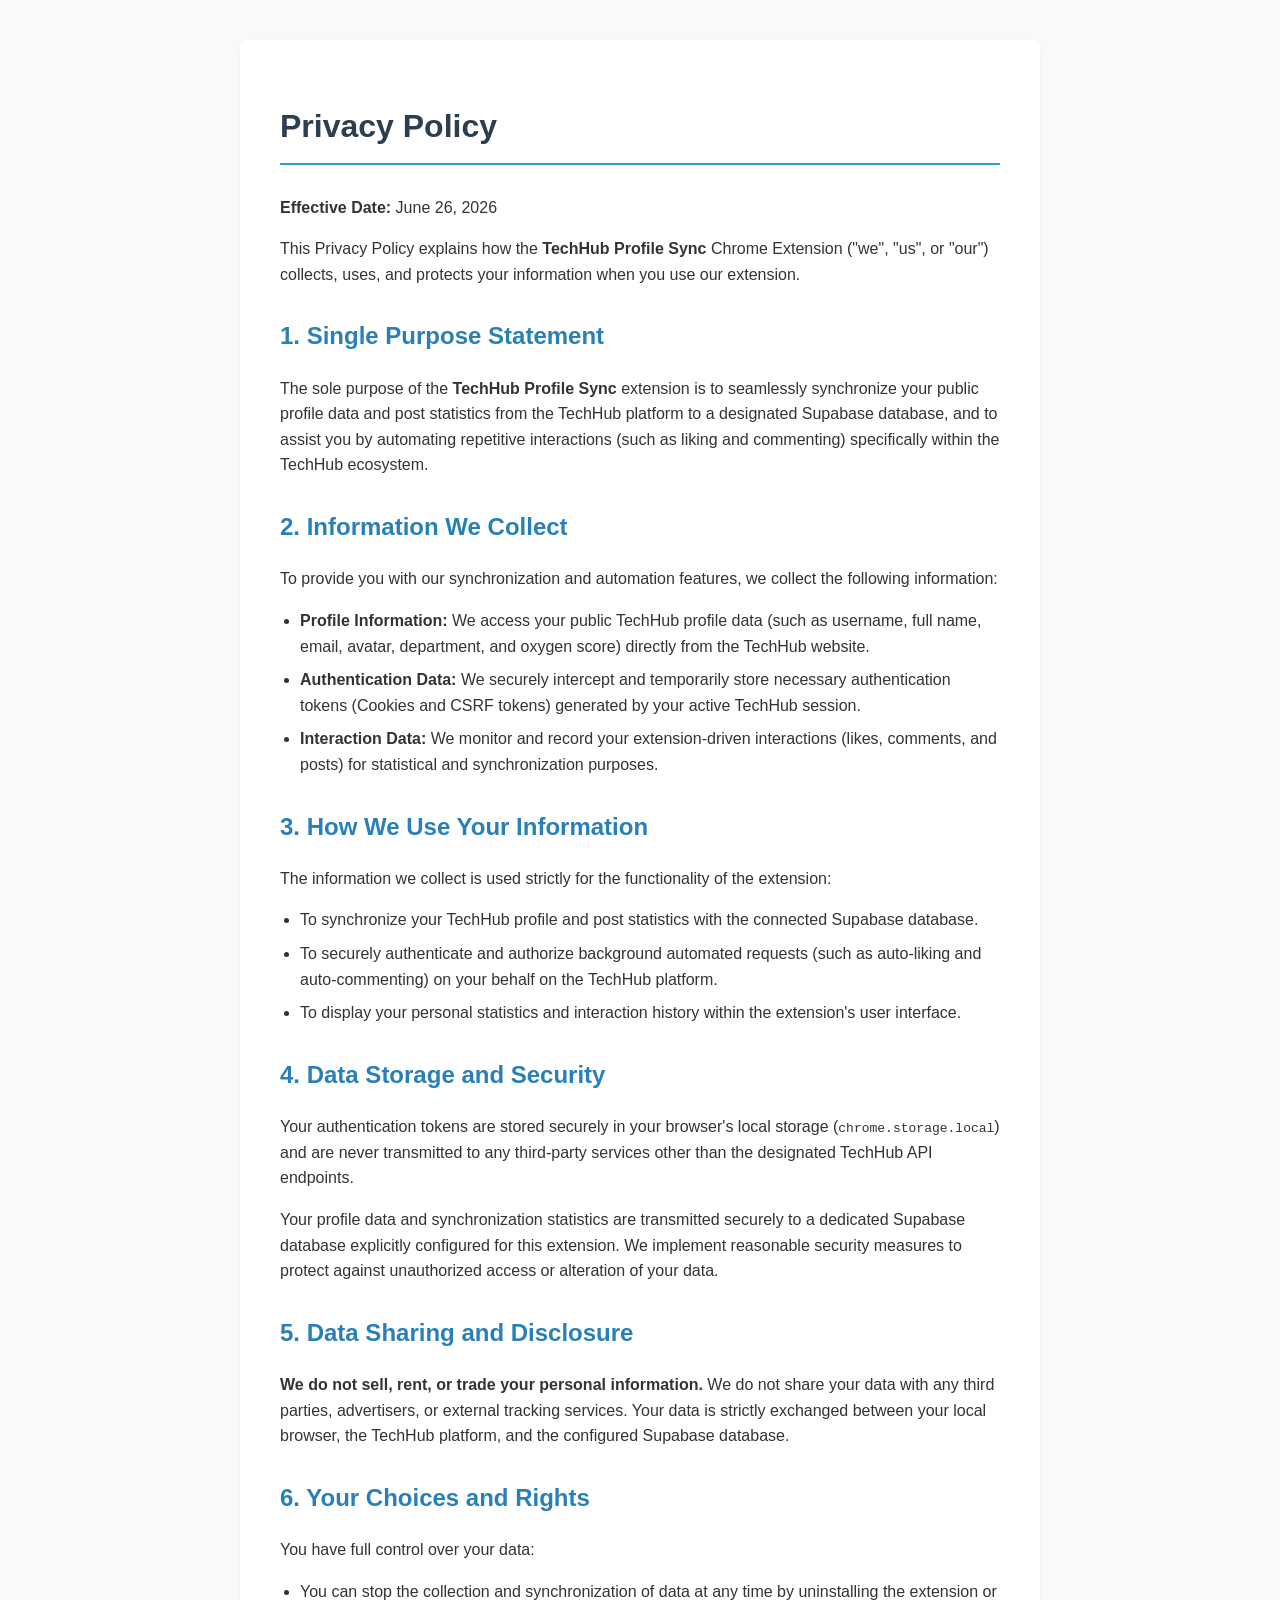
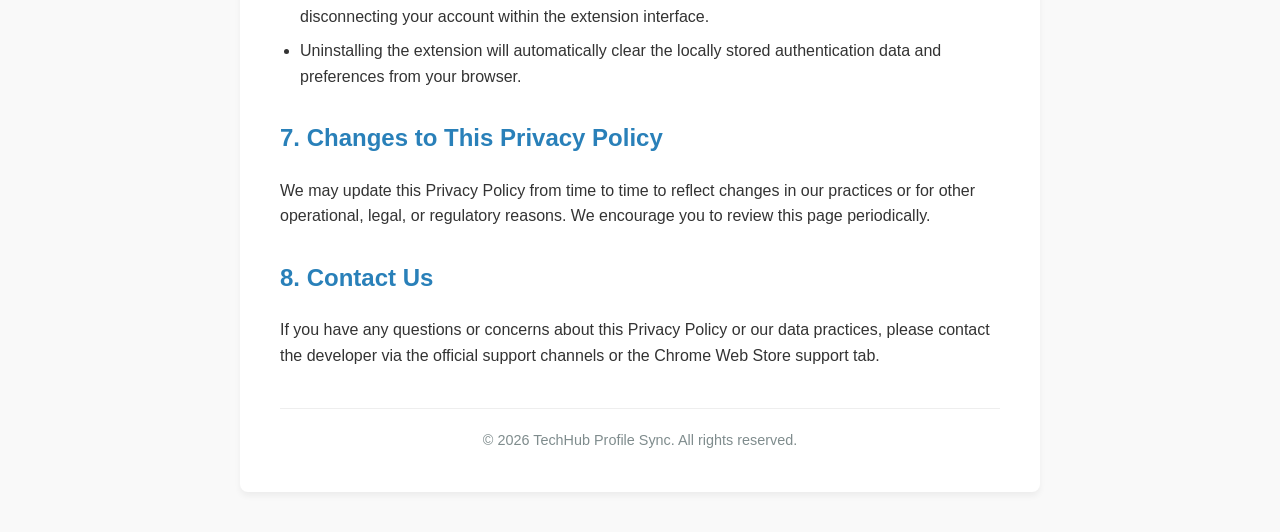
==== privacy_policy.html @ 94ef177f "feat: update host permissions in manifest and add privacy policy document" ====
<!DOCTYPE html>
<html lang="en">
<head>
    <meta charset="UTF-8">
    <meta name="viewport" content="width=device-width, initial-scale=1.0">
    <title>Privacy Policy - TechHub Profile Sync</title>
    <style>
        body {
            font-family: -apple-system, BlinkMacSystemFont, "Segoe UI", Roboto, "Helvetica Neue", Arial, sans-serif;
            line-height: 1.6;
            color: #333;
            max-width: 800px;
            margin: 0 auto;
            padding: 40px 20px;
            background-color: #f9f9f9;
        }
        .container {
            background-color: #fff;
            padding: 40px;
            border-radius: 8px;
            box-shadow: 0 4px 6px rgba(0,0,0,0.05);
        }
        h1 {
            color: #2c3e50;
            border-bottom: 2px solid #3498db;
            padding-bottom: 10px;
            margin-bottom: 30px;
        }
        h2 {
            color: #2980b9;
            margin-top: 30px;
        }
        p {
            margin-bottom: 15px;
        }
        ul {
            margin-bottom: 15px;
            padding-left: 20px;
        }
        li {
            margin-bottom: 8px;
        }
        .footer {
            margin-top: 40px;
            font-size: 0.9em;
            color: #7f8c8d;
            text-align: center;
            border-top: 1px solid #eee;
            padding-top: 20px;
        }
    </style>
</head>
<body>
    <div class="container">
        <h1>Privacy Policy</h1>
        <p><strong>Effective Date:</strong> June 26, 2026</p>

        <p>This Privacy Policy explains how the <strong>TechHub Profile Sync</strong> Chrome Extension ("we", "us", or "our") collects, uses, and protects your information when you use our extension.</p>

        <h2>1. Single Purpose Statement</h2>
        <p>The sole purpose of the <strong>TechHub Profile Sync</strong> extension is to seamlessly synchronize your public profile data and post statistics from the TechHub platform to a designated Supabase database, and to assist you by automating repetitive interactions (such as liking and commenting) specifically within the TechHub ecosystem.</p>

        <h2>2. Information We Collect</h2>
        <p>To provide you with our synchronization and automation features, we collect the following information:</p>
        <ul>
            <li><strong>Profile Information:</strong> We access your public TechHub profile data (such as username, full name, email, avatar, department, and oxygen score) directly from the TechHub website.</li>
            <li><strong>Authentication Data:</strong> We securely intercept and temporarily store necessary authentication tokens (Cookies and CSRF tokens) generated by your active TechHub session.</li>
            <li><strong>Interaction Data:</strong> We monitor and record your extension-driven interactions (likes, comments, and posts) for statistical and synchronization purposes.</li>
        </ul>

        <h2>3. How We Use Your Information</h2>
        <p>The information we collect is used strictly for the functionality of the extension:</p>
        <ul>
            <li>To synchronize your TechHub profile and post statistics with the connected Supabase database.</li>
            <li>To securely authenticate and authorize background automated requests (such as auto-liking and auto-commenting) on your behalf on the TechHub platform.</li>
            <li>To display your personal statistics and interaction history within the extension's user interface.</li>
        </ul>

        <h2>4. Data Storage and Security</h2>
        <p>Your authentication tokens are stored securely in your browser's local storage (<code>chrome.storage.local</code>) and are never transmitted to any third-party services other than the designated TechHub API endpoints.</p>
        <p>Your profile data and synchronization statistics are transmitted securely to a dedicated Supabase database explicitly configured for this extension. We implement reasonable security measures to protect against unauthorized access or alteration of your data.</p>

        <h2>5. Data Sharing and Disclosure</h2>
        <p><strong>We do not sell, rent, or trade your personal information.</strong> We do not share your data with any third parties, advertisers, or external tracking services. Your data is strictly exchanged between your local browser, the TechHub platform, and the configured Supabase database.</p>

        <h2>6. Your Choices and Rights</h2>
        <p>You have full control over your data:</p>
        <ul>
            <li>You can stop the collection and synchronization of data at any time by uninstalling the extension or disconnecting your account within the extension interface.</li>
            <li>Uninstalling the extension will automatically clear the locally stored authentication data and preferences from your browser.</li>
        </ul>

        <h2>7. Changes to This Privacy Policy</h2>
        <p>We may update this Privacy Policy from time to time to reflect changes in our practices or for other operational, legal, or regulatory reasons. We encourage you to review this page periodically.</p>

        <h2>8. Contact Us</h2>
        <p>If you have any questions or concerns about this Privacy Policy or our data practices, please contact the developer via the official support channels or the Chrome Web Store support tab.</p>

        <div class="footer">
            &copy; 2026 TechHub Profile Sync. All rights reserved.
        </div>
    </div>
</body>
</html>
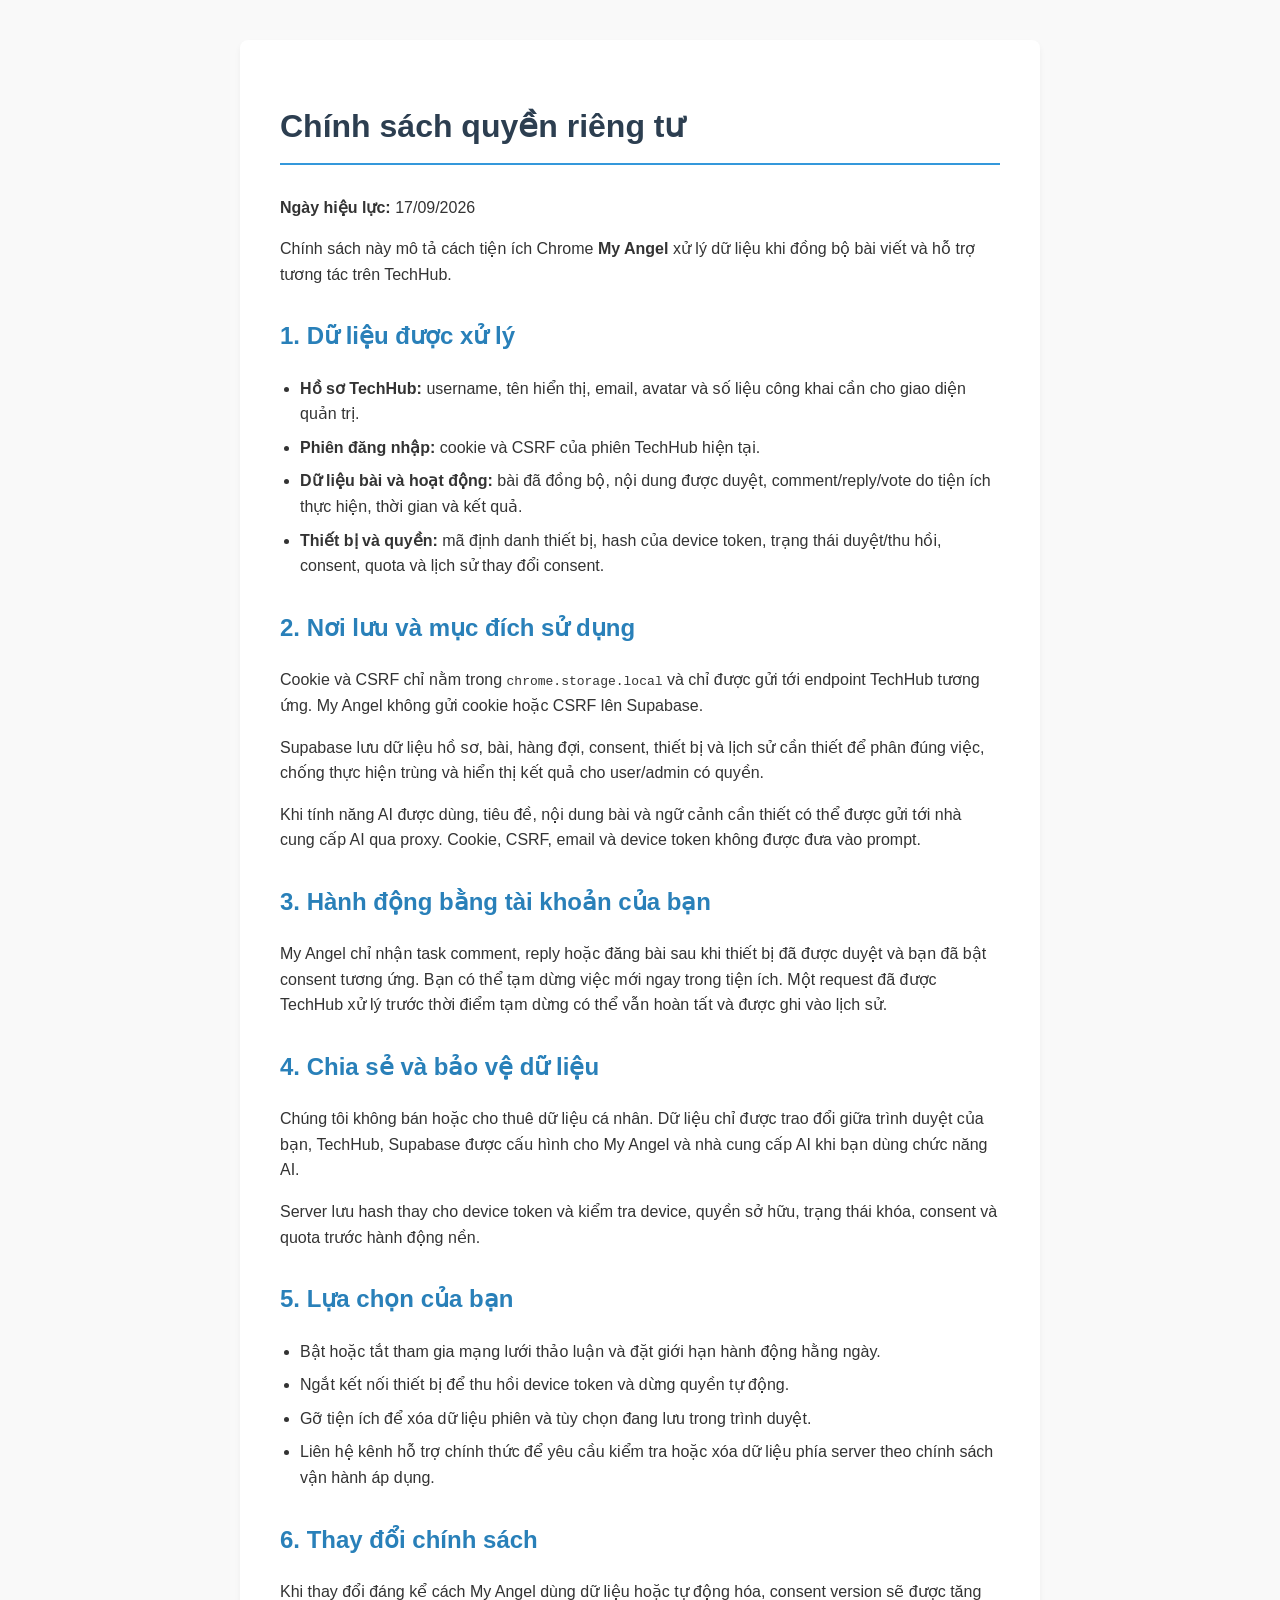
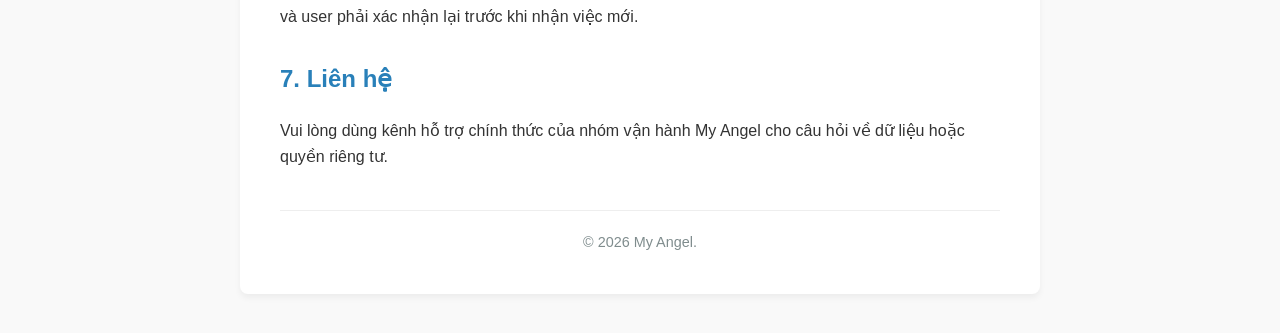
==== commit d6fb4c6b: "feat: add device enrollment and versioned consent gates" ====
--- a/privacy_policy.html
+++ b/privacy_policy.html
@@ -1,9 +1,9 @@
 <!DOCTYPE html>
-<html lang="en">
+<html lang="vi">
 <head>
     <meta charset="UTF-8">
     <meta name="viewport" content="width=device-width, initial-scale=1.0">
-    <title>Privacy Policy - TechHub Profile Sync</title>
+    <title>Chính sách quyền riêng tư - My Angel</title>
     <style>
         body {
             font-family: -apple-system, BlinkMacSystemFont, "Segoe UI", Roboto, "Helvetica Neue", Arial, sans-serif;
@@ -52,52 +52,47 @@
 </head>
 <body>
     <div class="container">
-        <h1>Privacy Policy</h1>
-        <p><strong>Effective Date:</strong> June 26, 2026</p>
+        <h1>Chính sách quyền riêng tư</h1>
+        <p><strong>Ngày hiệu lực:</strong> 17/09/2026</p>
 
-        <p>This Privacy Policy explains how the <strong>TechHub Profile Sync</strong> Chrome Extension ("we", "us", or "our") collects, uses, and protects your information when you use our extension.</p>
+        <p>Chính sách này mô tả cách tiện ích Chrome <strong>My Angel</strong> xử lý dữ liệu khi đồng bộ bài viết và hỗ trợ tương tác trên TechHub.</p>
 
-        <h2>1. Single Purpose Statement</h2>
-        <p>The sole purpose of the <strong>TechHub Profile Sync</strong> extension is to seamlessly synchronize your public profile data and post statistics from the TechHub platform to a designated Supabase database, and to assist you by automating repetitive interactions (such as liking and commenting) specifically within the TechHub ecosystem.</p>
-
-        <h2>2. Information We Collect</h2>
-        <p>To provide you with our synchronization and automation features, we collect the following information:</p>
+        <h2>1. Dữ liệu được xử lý</h2>
         <ul>
-            <li><strong>Profile Information:</strong> We access your public TechHub profile data (such as username, full name, email, avatar, department, and oxygen score) directly from the TechHub website.</li>
-            <li><strong>Authentication Data:</strong> We securely intercept and temporarily store necessary authentication tokens (Cookies and CSRF tokens) generated by your active TechHub session.</li>
-            <li><strong>Interaction Data:</strong> We monitor and record your extension-driven interactions (likes, comments, and posts) for statistical and synchronization purposes.</li>
+            <li><strong>Hồ sơ TechHub:</strong> username, tên hiển thị, email, avatar và số liệu công khai cần cho giao diện quản trị.</li>
+            <li><strong>Phiên đăng nhập:</strong> cookie và CSRF của phiên TechHub hiện tại.</li>
+            <li><strong>Dữ liệu bài và hoạt động:</strong> bài đã đồng bộ, nội dung được duyệt, comment/reply/vote do tiện ích thực hiện, thời gian và kết quả.</li>
+            <li><strong>Thiết bị và quyền:</strong> mã định danh thiết bị, hash của device token, trạng thái duyệt/thu hồi, consent, quota và lịch sử thay đổi consent.</li>
         </ul>
 
-        <h2>3. How We Use Your Information</h2>
-        <p>The information we collect is used strictly for the functionality of the extension:</p>
+        <h2>2. Nơi lưu và mục đích sử dụng</h2>
+        <p>Cookie và CSRF chỉ nằm trong <code>chrome.storage.local</code> và chỉ được gửi tới endpoint TechHub tương ứng. My Angel không gửi cookie hoặc CSRF lên Supabase.</p>
+        <p>Supabase lưu dữ liệu hồ sơ, bài, hàng đợi, consent, thiết bị và lịch sử cần thiết để phân đúng việc, chống thực hiện trùng và hiển thị kết quả cho user/admin có quyền.</p>
+        <p>Khi tính năng AI được dùng, tiêu đề, nội dung bài và ngữ cảnh cần thiết có thể được gửi tới nhà cung cấp AI qua proxy. Cookie, CSRF, email và device token không được đưa vào prompt.</p>
+
+        <h2>3. Hành động bằng tài khoản của bạn</h2>
+        <p>My Angel chỉ nhận task comment, reply hoặc đăng bài sau khi thiết bị đã được duyệt và bạn đã bật consent tương ứng. Bạn có thể tạm dừng việc mới ngay trong tiện ích. Một request đã được TechHub xử lý trước thời điểm tạm dừng có thể vẫn hoàn tất và được ghi vào lịch sử.</p>
+
+        <h2>4. Chia sẻ và bảo vệ dữ liệu</h2>
+        <p>Chúng tôi không bán hoặc cho thuê dữ liệu cá nhân. Dữ liệu chỉ được trao đổi giữa trình duyệt của bạn, TechHub, Supabase được cấu hình cho My Angel và nhà cung cấp AI khi bạn dùng chức năng AI.</p>
+        <p>Server lưu hash thay cho device token và kiểm tra device, quyền sở hữu, trạng thái khóa, consent và quota trước hành động nền.</p>
+
+        <h2>5. Lựa chọn của bạn</h2>
         <ul>
-            <li>To synchronize your TechHub profile and post statistics with the connected Supabase database.</li>
-            <li>To securely authenticate and authorize background automated requests (such as auto-liking and auto-commenting) on your behalf on the TechHub platform.</li>
-            <li>To display your personal statistics and interaction history within the extension's user interface.</li>
+            <li>Bật hoặc tắt tham gia mạng lưới thảo luận và đặt giới hạn hành động hằng ngày.</li>
+            <li>Ngắt kết nối thiết bị để thu hồi device token và dừng quyền tự động.</li>
+            <li>Gỡ tiện ích để xóa dữ liệu phiên và tùy chọn đang lưu trong trình duyệt.</li>
+            <li>Liên hệ kênh hỗ trợ chính thức để yêu cầu kiểm tra hoặc xóa dữ liệu phía server theo chính sách vận hành áp dụng.</li>
         </ul>
 
-        <h2>4. Data Storage and Security</h2>
-        <p>Your authentication tokens are stored securely in your browser's local storage (<code>chrome.storage.local</code>) and are never transmitted to any third-party services other than the designated TechHub API endpoints.</p>
-        <p>Your profile data and synchronization statistics are transmitted securely to a dedicated Supabase database explicitly configured for this extension. We implement reasonable security measures to protect against unauthorized access or alteration of your data.</p>
+        <h2>6. Thay đổi chính sách</h2>
+        <p>Khi thay đổi đáng kể cách My Angel dùng dữ liệu hoặc tự động hóa, consent version sẽ được tăng và user phải xác nhận lại trước khi nhận việc mới.</p>
 
-        <h2>5. Data Sharing and Disclosure</h2>
-        <p><strong>We do not sell, rent, or trade your personal information.</strong> We do not share your data with any third parties, advertisers, or external tracking services. Your data is strictly exchanged between your local browser, the TechHub platform, and the configured Supabase database.</p>
-
-        <h2>6. Your Choices and Rights</h2>
-        <p>You have full control over your data:</p>
-        <ul>
-            <li>You can stop the collection and synchronization of data at any time by uninstalling the extension or disconnecting your account within the extension interface.</li>
-            <li>Uninstalling the extension will automatically clear the locally stored authentication data and preferences from your browser.</li>
-        </ul>
-
-        <h2>7. Changes to This Privacy Policy</h2>
-        <p>We may update this Privacy Policy from time to time to reflect changes in our practices or for other operational, legal, or regulatory reasons. We encourage you to review this page periodically.</p>
-
-        <h2>8. Contact Us</h2>
-        <p>If you have any questions or concerns about this Privacy Policy or our data practices, please contact the developer via the official support channels or the Chrome Web Store support tab.</p>
+        <h2>7. Liên hệ</h2>
+        <p>Vui lòng dùng kênh hỗ trợ chính thức của nhóm vận hành My Angel cho câu hỏi về dữ liệu hoặc quyền riêng tư.</p>
 
         <div class="footer">
-            &copy; 2026 TechHub Profile Sync. All rights reserved.
+            &copy; 2026 My Angel.
         </div>
     </div>
 </body>
